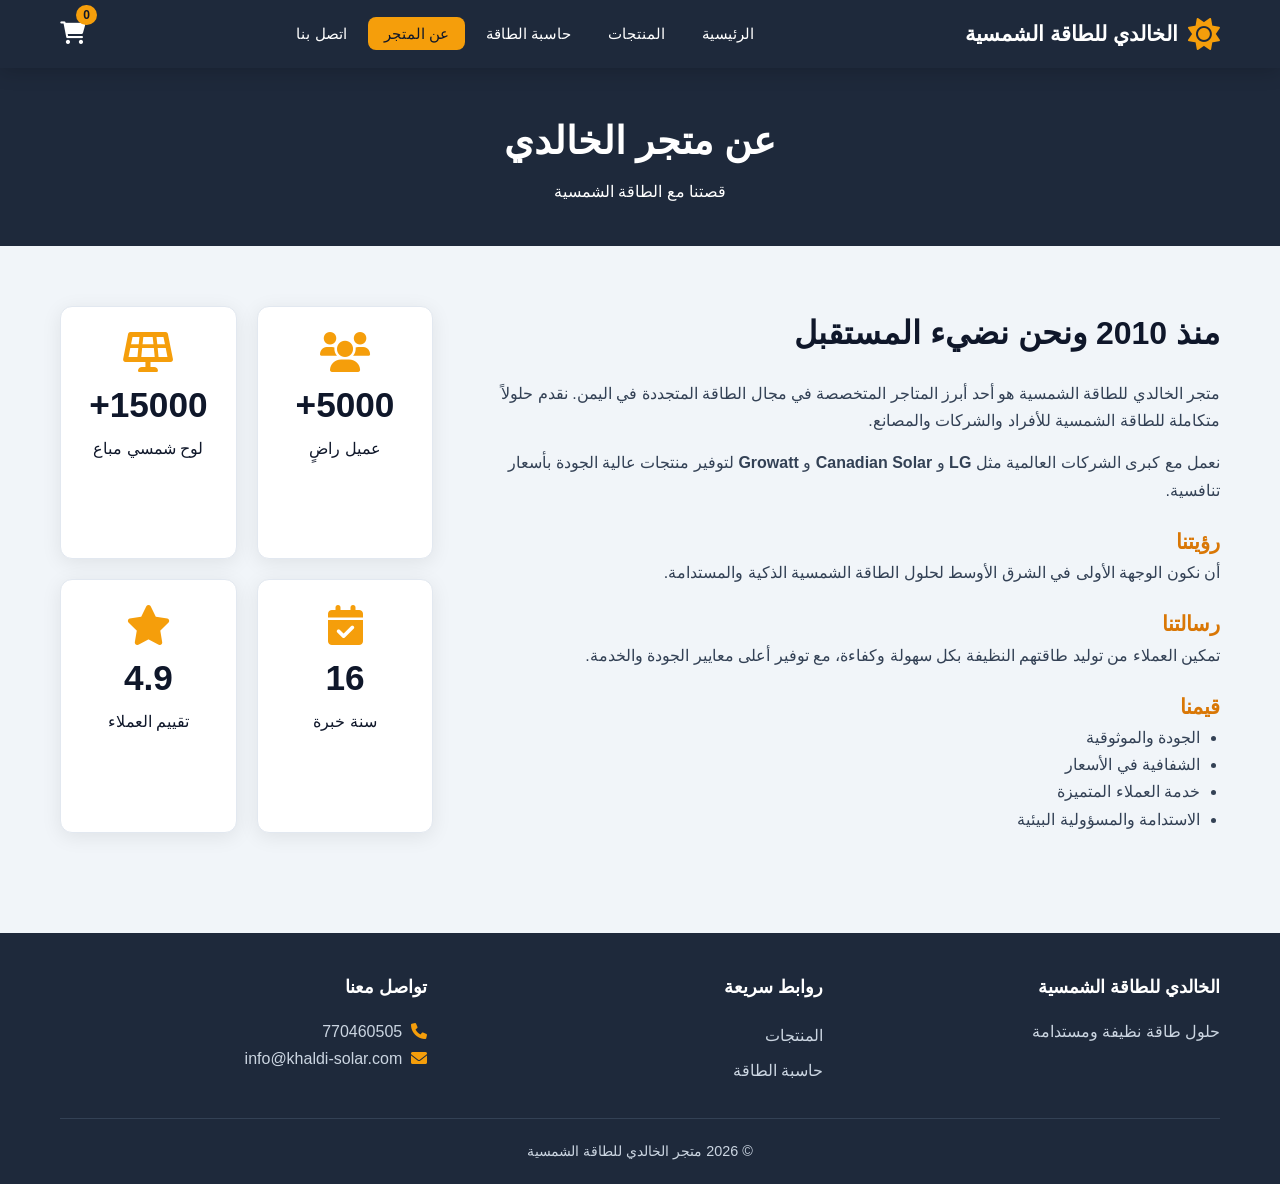
==== about.html @ 37e9c68a "رفع متجر الخالدي للطاقة الشمسية - الإصدار الأول" ====
<!DOCTYPE html>
<html lang="ar" dir="rtl">
<head>
    <meta charset="UTF-8" />
    <meta name="viewport" content="width=device-width, initial-scale=1.0"/>
    <title>عن المتجر - الخالدي للطاقة الشمسية</title>
    <link rel="stylesheet" href="css/style.css" />
    <link rel="stylesheet" href="https://cdnjs.cloudflare.com/ajax/libs/font-awesome/6.0.0-beta3/css/all.min.css" />
</head>
<body>

    <header>
        <div class="container">
            <div class="logo">
                <i class="fas fa-sun"></i>
                <h1>الخالدي للطاقة الشمسية</h1>
            </div>
            <nav>
                <ul>
                    <li><a href="index.html">الرئيسية</a></li>
                    <li><a href="products.html">المنتجات</a></li>
                    <li><a href="calculator.html">حاسبة الطاقة</a></li>
                    <li><a href="about.html" class="active">عن المتجر</a></li>
                    <li><a href="contact.html">اتصل بنا</a></li>
                </ul>
            </nav>
            <div class="cart-icon">
                <i class="fas fa-shopping-cart"></i>
                <span class="cart-count">0</span>
            </div>
        </div>
    </header>

    <section class="page-header">
        <div class="container">
            <h1>عن متجر الخالدي</h1>
            <p>قصتنا مع الطاقة الشمسية</p>
        </div>
    </section>

    <section class="about-content">
        <div class="container">
            <div class="about-grid">
                <div class="about-text">
                    <h2>منذ 2010 ونحن نضيء المستقبل</h2>
                    <p>متجر الخالدي للطاقة الشمسية هو أحد أبرز المتاجر المتخصصة في مجال الطاقة المتجددة في اليمن. نقدم حلولاً متكاملة للطاقة الشمسية للأفراد والشركات والمصانع.</p>
                    <p>نعمل مع كبرى الشركات العالمية مثل <strong>LG</strong> و <strong>Canadian Solar</strong> و <strong>Growatt</strong> لتوفير منتجات عالية الجودة بأسعار تنافسية.</p>
                    
                    <h3>رؤيتنا</h3>
                    <p>أن نكون الوجهة الأولى في الشرق الأوسط لحلول الطاقة الشمسية الذكية والمستدامة.</p>
                    
                    <h3>رسالتنا</h3>
                    <p>تمكين العملاء من توليد طاقتهم النظيفة بكل سهولة وكفاءة، مع توفير أعلى معايير الجودة والخدمة.</p>
                    
                    <h3>قيمنا</h3>
                    <ul style="list-style: disc; padding-right: 20px; color: #334155;">
                        <li>الجودة والموثوقية</li>
                        <li>الشفافية في الأسعار</li>
                        <li>خدمة العملاء المتميزة</li>
                        <li>الاستدامة والمسؤولية البيئية</li>
                    </ul>
                </div>
                <div class="about-stats">
                    <div class="stat-card">
                        <i class="fas fa-users"></i>
                        <span class="stat-number">5000+</span>
                        <p>عميل راضٍ</p>
                    </div>
                    <div class="stat-card">
                        <i class="fas fa-solar-panel"></i>
                        <span class="stat-number">15000+</span>
                        <p>لوح شمسي مباع</p>
                    </div>
                    <div class="stat-card">
                        <i class="fas fa-calendar-check"></i>
                        <span class="stat-number">16</span>
                        <p>سنة خبرة</p>
                    </div>
                    <div class="stat-card">
                        <i class="fas fa-star"></i>
                        <span class="stat-number">4.9</span>
                        <p>تقييم العملاء</p>
                    </div>
                </div>
            </div>
        </div>
    </section>

    <footer>
        <div class="container">
            <div class="footer-content">
                <div class="footer-section">
                    <h3>الخالدي للطاقة الشمسية</h3>
                    <p>حلول طاقة نظيفة ومستدامة</p>
                </div>
                <div class="footer-section">
                    <h3>روابط سريعة</h3>
                    <ul>
                        <li><a href="products.html">المنتجات</a></li>
                        <li><a href="calculator.html">حاسبة الطاقة</a></li>
                    </ul>
                </div>
                <div class="footer-section">
                    <h3>تواصل معنا</h3>
                    <p><i class="fas fa-phone"></i> 770460505</p>
                    <p><i class="fas fa-envelope"></i> info@khaldi-solar.com</p>
                </div>
            </div>
            <div class="footer-bottom">
                <p>&copy; 2026 متجر الخالدي للطاقة الشمسية</p>
            </div>
        </div>
    </footer>

    <script src="js/main.js"></script>
</body>
</html>
---- css/style.css ----
/* ===== إعدادات عامة ===== */
* {
    margin: 0;
    padding: 0;
    box-sizing: border-box;
}

:root {
    --primary: #f59e0b;
    --primary-dark: #d97706;
    --secondary: #1e293b;
    --accent: #0ea5e9;
    --light: #f8fafc;
    --dark: #0f172a;
    --gray: #64748b;
    --shadow: 0 4px 20px rgba(0,0,0,0.08);
    --radius: 12px;
    --transition: 0.3s ease;
}

body {
    font-family: 'Segoe UI', Tahoma, Geneva, Verdana, sans-serif;
    background-color: #f1f5f9;
    color: var(--dark);
    line-height: 1.7;
}

.container {
    max-width: 1200px;
    margin: 0 auto;
    padding: 0 20px;
}

a {
    text-decoration: none;
    color: inherit;
}

ul {
    list-style: none;
}

/* ===== الأزرار ===== */
.btn-primary {
    display: inline-block;
    background: var(--primary);
    color: var(--dark);
    padding: 12px 32px;
    border-radius: 50px;
    font-weight: 700;
    border: none;
    cursor: pointer;
    transition: var(--transition);
    font-size: 1rem;
}

.btn-primary:hover {
    background: var(--primary-dark);
    transform: translateY(-2px);
    box-shadow: 0 8px 25px rgba(245, 158, 11, 0.4);
}

.btn-secondary {
    display: inline-block;
    background: transparent;
    color: white;
    padding: 12px 32px;
    border-radius: 50px;
    font-weight: 700;
    border: 2px solid white;
    cursor: pointer;
    transition: var(--transition);
}

.btn-secondary:hover {
    background: white;
    color: var(--dark);
}

.btn-large {
    padding: 16px 40px;
    font-size: 1.15rem;
    width: 100%;
}

/* ===== الهيدر ===== */
header {
    background: var(--secondary);
    color: white;
    padding: 15px 0;
    position: sticky;
    top: 0;
    z-index: 1000;
    box-shadow: 0 2px 20px rgba(0,0,0,0.2);
}

header .container {
    display: flex;
    justify-content: space-between;
    align-items: center;
    flex-wrap: wrap;
}

.logo {
    display: flex;
    align-items: center;
    gap: 10px;
}

.logo i {
    font-size: 2rem;
    color: var(--primary);
}

.logo h1 {
    font-size: 1.3rem;
    font-weight: 700;
}

nav ul {
    display: flex;
    gap: 5px;
}

nav ul li a {
    padding: 8px 16px;
    border-radius: 8px;
    transition: var(--transition);
    font-weight: 500;
    font-size: 0.95rem;
}

nav ul li a:hover,
nav ul li a.active {
    background: var(--primary);
    color: var(--dark);
}

.cart-icon {
    position: relative;
    font-size: 1.4rem;
    cursor: pointer;
}

.cart-count {
    position: absolute;
    top: -10px;
    right: -12px;
    background: var(--primary);
    color: var(--dark);
    border-radius: 50%;
    padding: 0 7px;
    font-size: 0.75rem;
    font-weight: 700;
}

/* ===== سلايدر الصور ===== */
.slider-section {
    width: 100%;
    margin: 0;
    padding: 0;
    background: var(--dark);
}

.slider-container {
    position: relative;
    max-width: 100%;
    overflow: hidden;
}

.slider-wrapper {
    display: flex;
    position: relative;
    height: 550px;
}

.slide {
    position: absolute;
    top: 0;
    left: 0;
    width: 100%;
    height: 100%;
    opacity: 0;
    transition: opacity 0.8s ease;
    visibility: hidden;
}

.slide.active {
    opacity: 1;
    visibility: visible;
}

.slide img {
    width: 100%;
    height: 100%;
    object-fit: cover;
    filter: brightness(0.6);
}

.slide-content {
    position: absolute;
    top: 50%;
    left: 50%;
    transform: translate(-50%, -50%);
    text-align: center;
    color: white;
    padding: 0 20px;
    width: 80%;
}

.slide-content h2 {
    font-size: 3rem;
    font-weight: 800;
    margin-bottom: 15px;
    text-shadow: 0 4px 20px rgba(0,0,0,0.5);
}

.slide-content p {
    font-size: 1.3rem;
    margin-bottom: 25px;
    text-shadow: 0 2px 10px rgba(0,0,0,0.5);
}

.slide-content .btn-primary {
    font-size: 1.1rem;
}

/* أزرار السلايدر */
.slider-btn {
    position: absolute;
    top: 50%;
    transform: translateY(-50%);
    background: rgba(255,255,255,0.2);
    color: white;
    border: none;
    padding: 16px 22px;
    font-size: 2rem;
    cursor: pointer;
    border-radius: 50%;
    transition: 0.3s;
    backdrop-filter: blur(5px);
    z-index: 10;
}

.slider-btn:hover {
    background: rgba(255,255,255,0.4);
}

.prev {
    left: 20px;
}
.next {
    right: 20px;
}

/* نقاط التنقل */
.slider-dots {
    position: absolute;
    bottom: 20px;
    left: 50%;
    transform: translateX(-50%);
    display: flex;
    gap: 12px;
    z-index: 10;
}

.dot {
    width: 14px;
    height: 14px;
    border-radius: 50%;
    background: rgba(255,255,255,0.4);
    cursor: pointer;
    transition: 0.3s;
}

.dot.active {
    background: var(--primary);
    transform: scale(1.3);
}

/* ===== المميزات ===== */
.features {
    padding: 60px 0;
    background: white;
}

.features h2 {
    text-align: center;
    font-size: 2.2rem;
    margin-bottom: 40px;
}

.features-grid {
    display: grid;
    grid-template-columns: repeat(auto-fit, minmax(220px, 1fr));
    gap: 30px;
}

.feature-card {
    text-align: center;
    padding: 30px 20px;
    border-radius: var(--radius);
    background: var(--light);
    transition: var(--transition);
    border: 1px solid #e2e8f0;
}

.feature-card:hover {
    transform: translateY(-8px);
    box-shadow: var(--shadow);
}

.feature-card i {
    font-size: 2.8rem;
    color: var(--primary);
    margin-bottom: 15px;
}

.feature-card h3 {
    font-size: 1.2rem;
    margin-bottom: 8px;
}

/* ===== المنتجات ===== */
.featured-products,
.products-page {
    padding: 60px 0;
}

.featured-products h2,
.products-page h2 {
    text-align: center;
    font-size: 2.2rem;
    margin-bottom: 40px;
}

.products-grid {
    display: grid;
    grid-template-columns: repeat(auto-fill, minmax(250px, 1fr));
    gap: 25px;
}

.product-card {
    background: white;
    border-radius: var(--radius);
    overflow: hidden;
    box-shadow: var(--shadow);
    transition: var(--transition);
    border: 1px solid #e2e8f0;
}

.product-card:hover {
    transform: translateY(-6px);
    box-shadow: 0 10px 40px rgba(0,0,0,0.12);
}

.product-card .product-image {
    height: 200px;
    background: #e2e8f0;
    display: flex;
    align-items: center;
    justify-content: center;
    font-size: 4rem;
    color: var(--gray);
}

.product-card .product-image img {
    width: 100%;
    height: 100%;
    object-fit: cover;
}

.product-card .product-info {
    padding: 20px;
}

.product-card .product-info h3 {
    font-size: 1.1rem;
    margin-bottom: 5px;
}

.product-card .product-info .category {
    font-size: 0.85rem;
    color: var(--gray);
    margin-bottom: 8px;
}

.product-card .product-info .price {
    font-size: 1.3rem;
    font-weight: 700;
    color: var(--primary-dark);
}

.product-card .product-info .specs {
    font-size: 0.9rem;
    color: var(--gray);
    margin: 8px 0;
}

.product-card .product-info .add-to-cart {
    width: 100%;
    padding: 10px;
    background: var(--primary);
    border: none;
    border-radius: 8px;
    font-weight: 700;
    cursor: pointer;
    transition: var(--transition);
    margin-top: 10px;
}

.product-card .product-info .add-to-cart:hover {
    background: var(--primary-dark);
}

.center-btn {
    text-align: center;
    margin-top: 40px;
}

/* ===== الحاسبة السريعة ===== */
.quick-calc {
    background: linear-gradient(135deg, var(--secondary), #0f172a);
    color: white;
    padding: 60px 0;
    text-align: center;
}

.quick-calc h2 {
    font-size: 2.2rem;
    margin-bottom: 15px;
}

.quick-calc p {
    font-size: 1.1rem;
    margin-bottom: 25px;
    color: #cbd5e1;
}

/* ===== الفلتر ===== */
.filter-section {
    padding: 20px 0 10px;
    background: white;
    border-bottom: 1px solid #e2e8f0;
}

.filter-options {
    display: flex;
    flex-wrap: wrap;
    gap: 10px;
    justify-content: center;
}

.filter-btn {
    padding: 8px 24px;
    border: 2px solid #e2e8f0;
    border-radius: 50px;
    background: transparent;
    cursor: pointer;
    font-weight: 600;
    transition: var(--transition);
    font-size: 0.95rem;
}

.filter-btn:hover,
.filter-btn.active {
    background: var(--primary);
    border-color: var(--primary);
    color: var(--dark);
}

/* ===== الحاسبة ===== */
.calculator-section {
    padding: 60px 0;
}

.calc-wrapper {
    display: grid;
    grid-template-columns: 1fr 1fr;
    gap: 40px;
    background: white;
    border-radius: var(--radius);
    padding: 40px;
    box-shadow: var(--shadow);
}

.calc-inputs h2,
.calc-results h2 {
    font-size: 1.6rem;
    margin-bottom: 25px;
}

.input-group {
    margin-bottom: 20px;
}

.input-group label {
    display: block;
    font-weight: 600;
    margin-bottom: 5px;
    font-size: 0.95rem;
}

.input-group input,
.input-group select {
    width: 100%;
    padding: 12px 16px;
    border: 2px solid #e2e8f0;
    border-radius: 8px;
    font-size: 1rem;
    transition: var(--transition);
}

.input-group input:focus,
.input-group select:focus {
    border-color: var(--primary);
    outline: none;
}

.load-item {
    display: flex;
    justify-content: space-between;
    align-items: center;
    padding: 8px 0;
    border-bottom: 1px solid #f1f5f9;
}

.load-item input {
    width: 70px;
    padding: 6px 10px;
    border: 2px solid #e2e8f0;
    border-radius: 6px;
    text-align: center;
}

#calc-load-btn {
    margin-top: 15px;
}

/* ===== النتائج ===== */
.result-card {
    background: var(--light);
    border-radius: var(--radius);
    padding: 20px;
}

.result-item {
    display: flex;
    align-items: center;
    gap: 15px;
    padding: 12px 0;
    border-bottom: 1px solid #e2e8f0;
}

.result-item:last-child {
    border-bottom: none;
}

.result-item i {
    font-size: 1.8rem;
    width: 40px;
    color: var(--primary);
}

.result-item h4 {
    font-size: 0.9rem;
    color: var(--gray);
}

.result-item p {
    font-size: 1.15rem;
    font-weight: 700;
}

.result-details {
    margin-top: 25px;
    padding: 20px;
    background: #f8fafc;
    border-radius: var(--radius);
    border: 1px solid #e2e8f0;
}

.result-details h3 {
    margin-bottom: 12px;
}

#details-content {
    font-size: 0.95rem;
    line-height: 1.8;
}

#details-content ul {
    list-style: disc;
    padding-right: 20px;
    margin: 8px 0;
}

/* ===== صفحة عن المتجر ===== */
.about-content {
    padding: 60px 0;
}

.about-grid {
    display: grid;
    grid-template-columns: 2fr 1fr;
    gap: 40px;
}

.about-text h2 {
    font-size: 2rem;
    margin-bottom: 20px;
}

.about-text p {
    margin-bottom: 15px;
    color: #334155;
}

.about-text h3 {
    margin-top: 20px;
    font-size: 1.3rem;
    color: var(--primary-dark);
}

.about-stats {
    display: grid;
    grid-template-columns: 1fr 1fr;
    gap: 20px;
}

.stat-card {
    background: white;
    padding: 25px;
    border-radius: var(--radius);
    text-align: center;
    box-shadow: var(--shadow);
    border: 1px solid #e2e8f0;
}

.stat-card i {
    font-size: 2.5rem;
    color: var(--primary);
}

.stat-number {
    display: block;
    font-size: 2.2rem;
    font-weight: 800;
    color: var(--dark);
}

/* ===== صفحة الاتصال ===== */
.contact-section {
    padding: 60px 0;
}

.contact-grid {
    display: grid;
    grid-template-columns: 1fr 1fr;
    gap: 40px;
}

.contact-form {
    background: white;
    padding: 35px;
    border-radius: var(--radius);
    box-shadow: var(--shadow);
}

.contact-form h2 {
    font-size: 1.6rem;
    margin-bottom: 25px;
}

.form-group {
    margin-bottom: 18px;
}

.form-group label {
    display: block;
    font-weight: 600;
    margin-bottom: 5px;
}

.form-group input,
.form-group select,
.form-group textarea {
    width: 100%;
    padding: 12px 16px;
    border: 2px solid #e2e8f0;
    border-radius: 8px;
    font-size: 1rem;
    font-family: inherit;
    transition: var(--transition);
}

.form-group input:focus,
.form-group select:focus,
.form-group textarea:focus {
    border-color: var(--primary);
    outline: none;
}

.contact-info {
    background: white;
    padding: 35px;
    border-radius: var(--radius);
    box-shadow: var(--shadow);
}

.contact-info h2 {
    font-size: 1.6rem;
    margin-bottom: 25px;
}

.info-item {
    display: flex;
    align-items: flex-start;
    gap: 15px;
    padding: 12px 0;
    border-bottom: 1px solid #f1f5f9;
}

.info-item i {
    font-size: 1.4rem;
    color: var(--primary);
    width: 30px;
    margin-top: 4px;
}

.info-item h4 {
    font-size: 0.95rem;
    color: var(--gray);
}

.social-links {
    display: flex;
    gap: 15px;
    margin-top: 25px;
}

.social-links a {
    display: flex;
    align-items: center;
    justify-content: center;
    width: 45px;
    height: 45px;
    border-radius: 50%;
    background: var(--light);
    font-size: 1.3rem;
    transition: var(--transition);
    border: 1px solid #e2e8f0;
}

.social-links a:hover {
    background: var(--primary);
    color: white;
    border-color: var(--primary);
}

/* ===== صفحة الهيدر الداخلي ===== */
.page-header {
    background: var(--secondary);
    color: white;
    padding: 40px 0;
    text-align: center;
}

.page-header h1 {
    font-size: 2.4rem;
    margin-bottom: 5px;
}

/* ===== الفوتر ===== */
footer {
    background: var(--secondary);
    color: #cbd5e1;
    padding: 40px 0 20px;
    margin-top: 40px;
}

.footer-content {
    display: grid;
    grid-template-columns: repeat(auto-fit, minmax(200px, 1fr));
    gap: 30px;
    margin-bottom: 30px;
}

.footer-section h3 {
    color: white;
    margin-bottom: 15px;
    font-size: 1.1rem;
}

.footer-section ul li {
    padding: 4px 0;
}

.footer-section ul li a:hover {
    color: var(--primary);
}

.footer-section p i {
    width: 20px;
    color: var(--primary);
}

.footer-bottom {
    text-align: center;
    padding-top: 20px;
    border-top: 1px solid #334155;
    font-size: 0.9rem;
}

/* ===== استجابة ===== */
@media (max-width: 992px) {
    .calc-wrapper {
        grid-template-columns: 1fr;
    }
    .about-grid {
        grid-template-columns: 1fr;
    }
    .contact-grid {
        grid-template-columns: 1fr;
    }
    .slider-wrapper {
        height: 400px;
    }
    .slide-content h2 {
        font-size: 2.2rem;
    }
}

@media (max-width: 768px) {
    header .container {
        flex-direction: column;
        gap: 15px;
    }
    nav ul {
        flex-wrap: wrap;
        justify-content: center;
    }
    nav ul li a {
        padding: 6px 12px;
        font-size: 0.85rem;
    }
    .slider-wrapper {
        height: 300px;
    }
    .slide-content h2 {
        font-size: 1.6rem;
    }
    .slide-content p {
        font-size: 1rem;
    }
    .slider-btn {
        padding: 10px 14px;
        font-size: 1.2rem;
    }
    .prev { left: 10px; }
    .next { right: 10px; }
    .products-grid {
        grid-template-columns: repeat(auto-fill, minmax(180px, 1fr));
    }
    .filter-options {
        gap: 5px;
    }
    .filter-btn {
        padding: 6px 14px;
        font-size: 0.85rem;
    }
    .calc-wrapper {
        padding: 20px;
    }
    .about-stats {
        grid-template-columns: 1fr 1fr;
    }
    .features-grid {
        grid-template-columns: 1fr 1fr;
    }
}

@media (max-width: 480px) {
    .slider-wrapper {
        height: 220px;
    }
    .slide-content h2 {
        font-size: 1.2rem;
    }
    .slide-content p {
        font-size: 0.8rem;
        margin-bottom: 12px;
    }
    .slide-content .btn-primary {
        padding: 8px 20px;
        font-size: 0.8rem;
    }
    .slider-btn {
        padding: 6px 10px;
        font-size: 0.9rem;
    }
    .dot {
        width: 10px;
        height: 10px;
    }
    .products-grid {
        grid-template-columns: 1fr;
    }
    .result-item {
        flex-direction: column;
        text-align: center;
    }
    .result-item i {
        width: auto;
    }
    .features-grid {
        grid-template-columns: 1fr;
    }
    .about-stats {
        grid-template-columns: 1fr;
    }
}
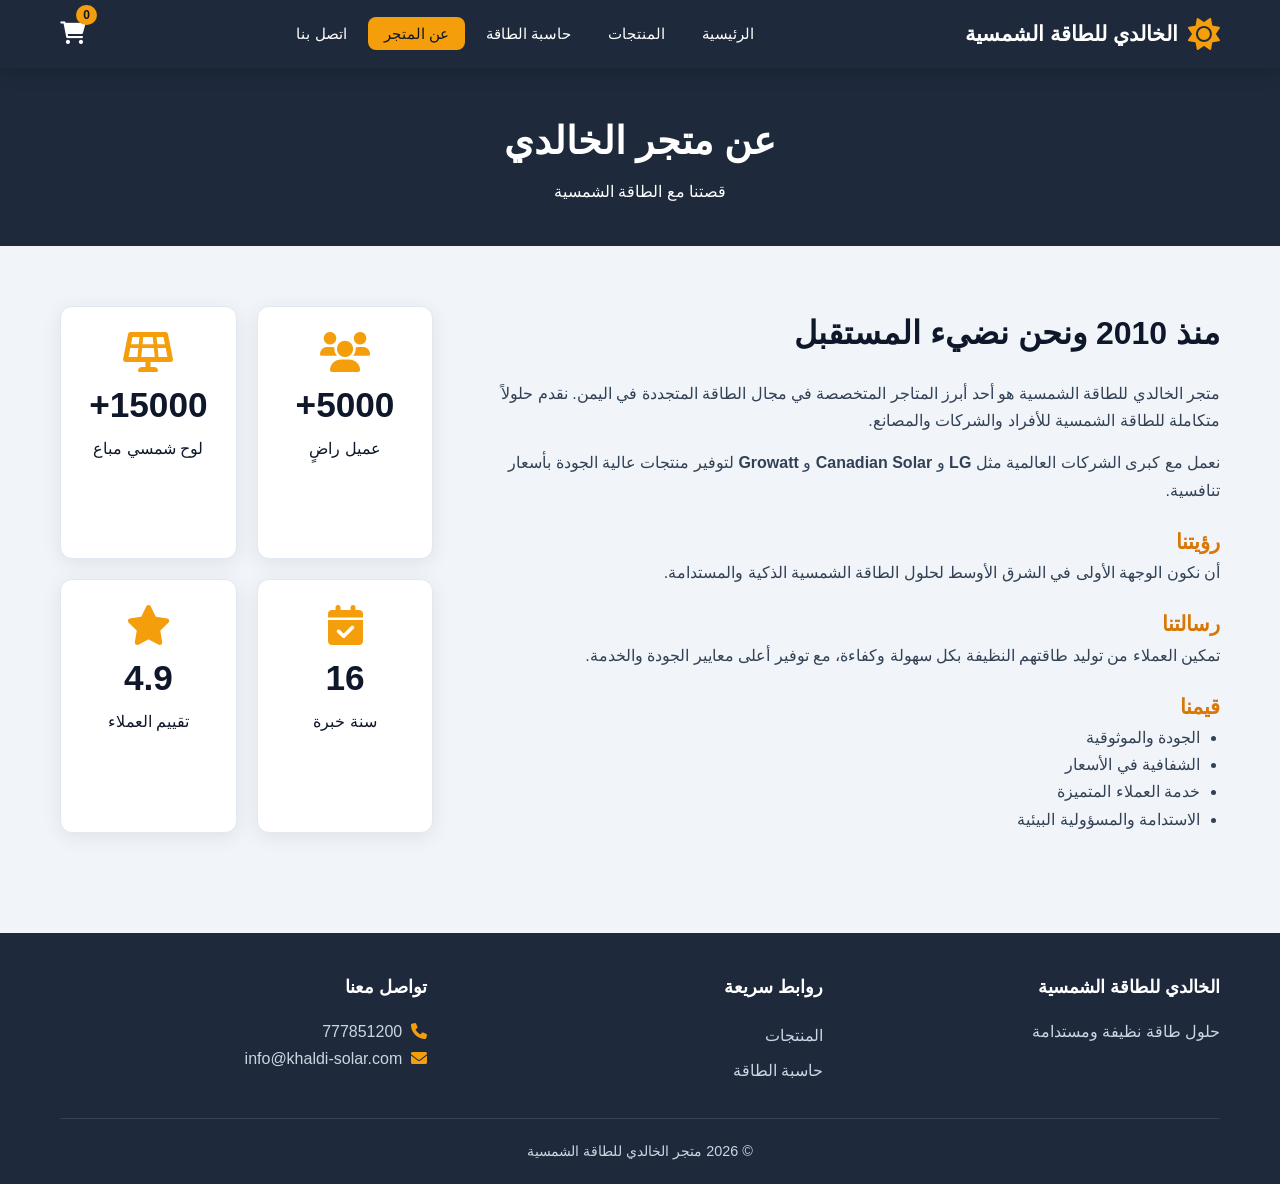
==== commit dfd21565: "Fix HTML encoding issues in about.html" ====
--- a/about.html
+++ b/about.html
@@ -102,7 +102,7 @@
                 </div>
                 <div class="footer-section">
                     <h3>تواصل معنا</h3>
-                    <p><i class="fas fa-phone"></i> 770460505</p>
+                    <p><i class="fas fa-phone"></i> 777851200</p>
                     <p><i class="fas fa-envelope"></i> info@khaldi-solar.com</p>
                 </div>
             </div>
@@ -114,4 +114,4 @@
 
     <script src="js/main.js"></script>
 </body>
-</html>+</html>
